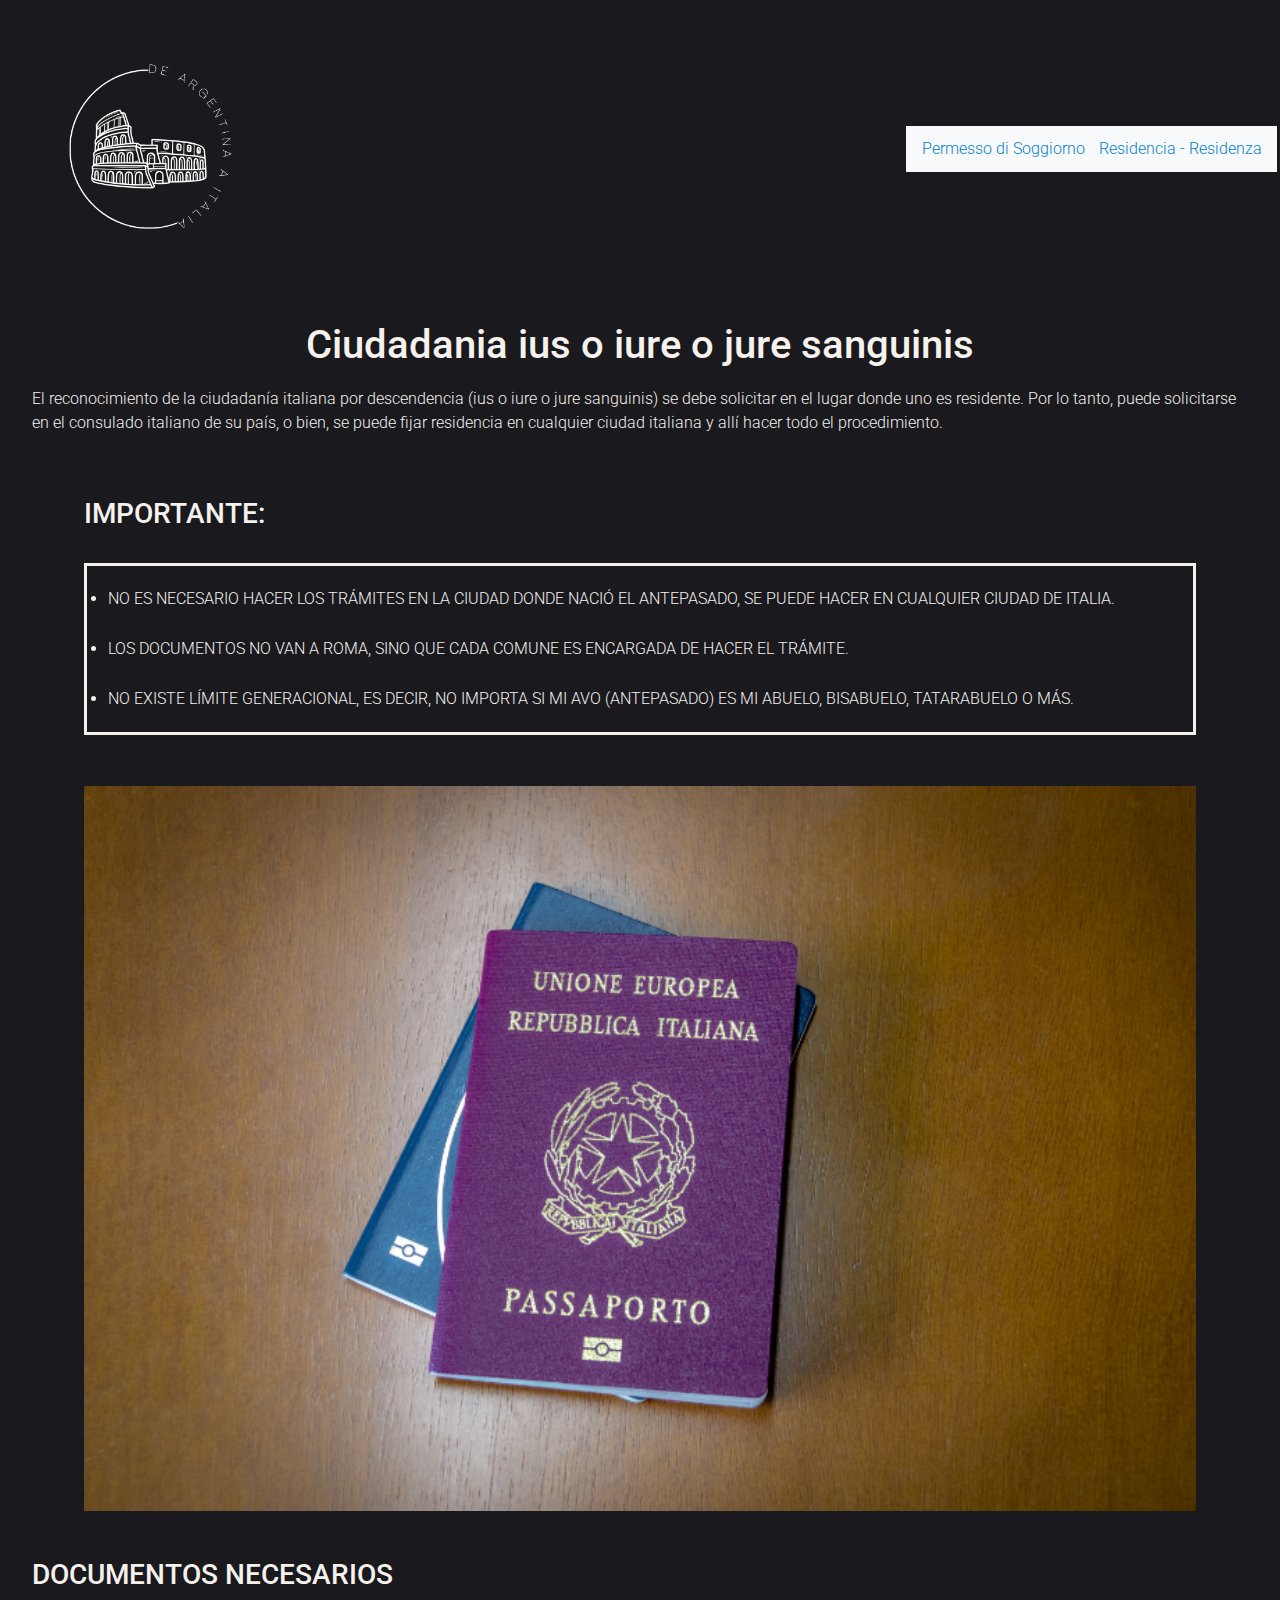
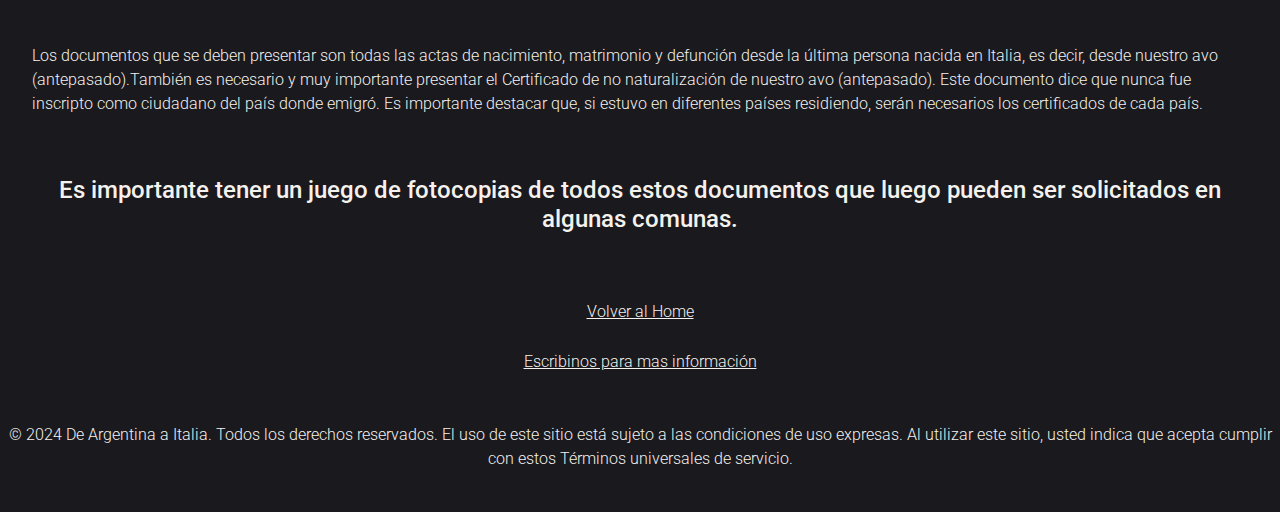
==== pages/Ciudadania.html @ e911dd94 "subiendo archivos" ====
<!DOCTYPE html>
<html lang="en">

<head>
    <meta charset="UTF-8">
    <meta name="viewport" content="width=device-width, initial-scale=1.0">

    <link
      rel="short icon"
      href="../assets/favicon/icons8-colosseo-96.png"
      type="image/x.icon">

    <link href="https://cdn.jsdelivr.net/npm/bootstrap@5.3.3/dist/css/bootstrap.min.css" rel="stylesheet" integrity="sha384-QWTKZyjpPEjISv5WaRU9OFeRpok6YctnYmDr5pNlyT2bRjXh0JMhjY6hW+ALEwIH" crossorigin="anonymous">

    <link rel="stylesheet" href="../css/style.css">

    <title>Ciudadania</title>

</head>

<body>
    <!--inizio del header-->
    <header>
        <a href="../index.html">
            <img src="../assets/image/logoo.png" alt="logo de argentina a italia" width="290">
        </a>
        <nav class="navbar navbar-expand-lg bg-body-tertiary">
            <div class="container-fluid">
              <a class="navbar-brand" href="#">Menú</a>
                <button class="navbar-toggler" type="button" data-bs-toggle="collapse" data-bs-target="#navbarSupportedContent" aria-controls="navbarSupportedContent" aria-expanded="false" aria-label="Toggle navigation">
                    <span class="navbar-toggler-icon"></span>
                </button>
            <div class="collapse navbar-collapse" id="navbarSupportedContent">
              <ul class="navbar-nav me-auto mb-2 mb-lg-0">
                <li class="nav-permiso">
                  <a href="../pages/Permiso.html">Permesso di Soggiorno</a>
                </li>
                <li class="nav-residenzia">
                  <a href="../pages/Residencia.html">Residencia - Residenza</a>
                </li>
              </ul>
            </div>
        </nav>
    </header> 
    <!--termina del header-->
    <br>
    <!--inizia el main-->
    <main>    
        <h1>Ciudadania ius o iure o jure sanguinis</h1>
        <p>El reconocimiento de la ciudadanía italiana por descendencia (ius o iure o jure sanguinis) se debe solicitar en
        el lugar donde uno es residente. Por lo tanto, puede solicitarse en el consulado italiano de su país, o bien, se puede fijar residencia en cualquier ciudad italiana y allí hacer todo el procedimiento.</p>
    <br>
        <section class="container">
            <div class="contenedor text-uppercase fw-bold-display-1">
                <h3 > IMPORTANTE: </h3>
                <br>
                <ul>
                    <li>No es necesario hacer los trámites en la ciudad donde nació el antepasado, se puede hacer en cualquier ciudad de Italia.</li>
                <br>
                    <li>Los documentos no van a Roma, sino que cada comune es encargada de hacer el trámite.</li>
                <br>
                    <li>No existe límite generacional, es decir, no importa si mi avo (antepasado) es mi abuelo, bisabuelo, tatarabuelo o más.</li>
                </ul>
            </div>   
    <br>
            <div>
                <article            class="img-pasaporte">
                    <img src="../assets/image/passaporto.png" alt="pasaporte italiano della unión europea"
                    width="400">
                </article>
            </div>
        </section>
    <br>
        <h3>DOCUMENTOS NECESARIOS</h3>
    <br>
        <p>Los documentos que se deben presentar son todas las actas de nacimiento, matrimonio y defunción desde la
        última persona nacida en Italia, es decir, desde nuestro avo (antepasado).También es necesario y muy
        importante presentar el Certificado de no naturalización de nuestro avo (antepasado). Este documento dice
        que nunca fue inscripto como ciudadano del país donde emigró. Es importante destacar que, si estuvo en
        diferentes países residiendo, serán necesarios los certificados de cada país.</p>
    <br>    
        
        <h4>Es importante tener un juego de fotocopias de todos estos documentos que luego pueden ser solicitados en
            algunas comunas.</h4>
    <br>
    </main>
    <!--termina el main-->


    <!--inizio el footer-->
    <footer>
        <a href="../index.html">Volver al Home</a>
    <br>
        <a href="../pages/Contacto.html">Escribinos para mas información</a>

    <br><br>
    
        <p>© 2024 De Argentina a Italia. Todos los derechos reservados. El uso de este sitio está sujeto a las condiciones de uso expresas. Al utilizar este sitio, usted indica que acepta cumplir con estos Términos universales de servicio.</p>
    </footer>
    <!--termina el footer-->
    <script src="https://cdn.jsdelivr.net/npm/bootstrap@5.3.3/dist/js/bootstrap.bundle.min.js" integrity="sha384-YvpcrYf0tY3lHB60NNkmXc5s9fDVZLESaAA55NDzOxhy9GkcIdslK1eN7N6jIeHz" crossorigin="anonymous"></script>
</body>

</html>
---- css/style.css ----
@import url('https://fonts.googleapis.com/css2?family=Playfair+Display:ital,wght@0,400..900;1,400..900&family=Poppins:ital,wght@0,100;0,200;0,300;0,400;0,500;0,600;0,700;0,800;0,900;1,100;1,200;1,300;1,400;1,500;1,600;1,700;1,800;1,900&family=Roboto+Condensed:ital,wght@0,100..900;1,100..900&family=Roboto:ital,wght@0,100;0,300;0,400;0,500;0,700;0,900;1,100;1,300;1,400;1,500;1,700;1,900&display=swap');

*{
    margin: 1px;
    padding: 0px;
    box-sizing: border-box; 
}

body {
    background-color: #19191e;
    color: #f5f1ed;
    font-family: "Roboto", sans-serif;
    font-weight: 300;
    font-style: normal
}

/*estilos de mobile*/

header{
    display: flex;
    align-items: center;
    justify-content: space-between;
}
header nav ul{
    display: flex;
    gap: 10px;
    margin-right: 20px;
}
header nav ul li{
    list-style: none;
}

header nav ul li a{
    color: #0582ca;
    text-decoration: none;
    font-family: "Roboto", sans-serif;
    font-weight: 300;
    font-style: normal
}

main{
    margin: 0px 30px;
    display: grid;
    align-content: center;
    row-gap: 10px;
}

main h1{
    text-align: center;
}

main h4{
    text-align: center;
}

main div img{
    width: 100%;
    height: 100%;
    object-fit: cover;
}

.img-pasaporte{
    margin-top: 10px;
    display: flex;
    flex-direction: column;
    align-items: center;
}

.img-pasaporte img{
    width: 100%;
}

.contenedor ul{ 
    border-style: solid;
    padding: 20px;
}

.videoFrame{
    display: flex;
    flex-direction: column;
    align-items: center;
}

legend{
    font-style: italic;
    font-size: larger;
}

fieldset div{
    margin: 10px;
    display: grid;
    align-content: center;
}

.mensaje{
    display: flex;
    flex-direction: column;
}

.boton{
    display: flex;
    justify-content: left;
    gap: 10px;
}

.familia img{
    width: 100%;
    height: 100%;
    object-fit: cover;
}

p {
    color: #f5f1ed;
}

footer{
    margin-top: 50px;
    display: inline;
    text-align: center;
}

footer a{
    color: #f5f1ed;
    display: grid;
    align-content:end
}

@media screen and (min-width: 768px){
     header nav div .navbar-brand{
        display: none;
     }

}


@media screen and (win-width:1024px) {
    header nav div .navbar-brand{
        display: none;
     }

}
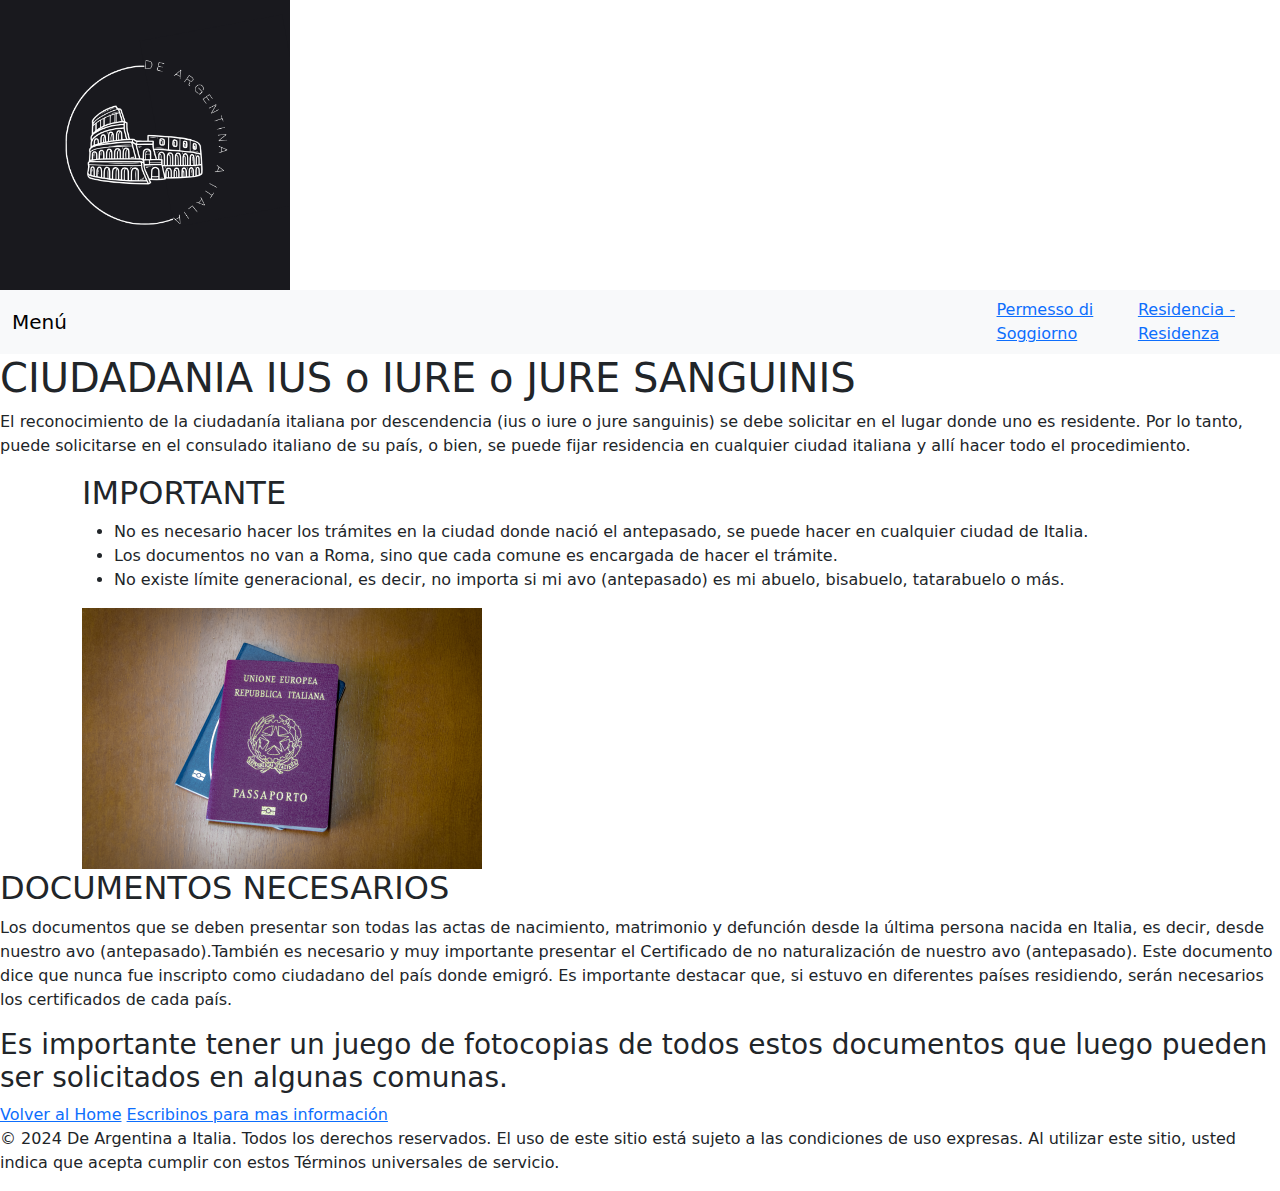
==== commit 270eadf7: "carga de archivos nuevos" ====
--- a/pages/Ciudadania.html
+++ b/pages/Ciudadania.html
@@ -1,104 +1,99 @@
 <!DOCTYPE html>
-<html lang="en">
+<html lang="es-AR">
 
 <head>
-    <meta charset="UTF-8">
-    <meta name="viewport" content="width=device-width, initial-scale=1.0">
-
-    <link
+  <meta charset="UTF-8">
+  <meta name="viewport" content="width=device-width, initial-scale=1.0">
+  <meta name="author" content="Constanza Maria Rioja">
+  <meta name="description" content="ciudadania por ius o iure o jure sanguinis">
+  <meta name="keywords" content="ciudadania italiana, ius o iure o jure sanguinis, documentos, requisitos">
+  <link
       rel="short icon"
       href="../assets/favicon/icons8-colosseo-96.png"
       type="image/x.icon">
 
-    <link href="https://cdn.jsdelivr.net/npm/bootstrap@5.3.3/dist/css/bootstrap.min.css" rel="stylesheet" integrity="sha384-QWTKZyjpPEjISv5WaRU9OFeRpok6YctnYmDr5pNlyT2bRjXh0JMhjY6hW+ALEwIH" crossorigin="anonymous">
+  <link href="https://cdn.jsdelivr.net/npm/bootstrap@5.3.3/dist/css/bootstrap.min.css" rel="stylesheet" integrity="sha384-QWTKZyjpPEjISv5WaRU9OFeRpok6YctnYmDr5pNlyT2bRjXh0JMhjY6hW+ALEwIH" crossorigin="anonymous">
+  <link rel="stylesheet" href="https://cdnjs.cloudflare.com/ajax/libs/animate.css/4.1.1/animate.min.css">
+ 
 
-    <link rel="stylesheet" href="../css/style.css">
+  <link rel="stylesheet" href="../css/master.css">
 
-    <title>Ciudadania</title>
+  <title>Ciudadania</title>
 
 </head>
 
 <body>
     <!--inizio del header-->
-    <header>
-        <a href="../index.html">
-            <img src="../assets/image/logoo.png" alt="logo de argentina a italia" width="290">
-        </a>
-        <nav class="navbar navbar-expand-lg bg-body-tertiary">
-            <div class="container-fluid">
-              <a class="navbar-brand" href="#">Menú</a>
-                <button class="navbar-toggler" type="button" data-bs-toggle="collapse" data-bs-target="#navbarSupportedContent" aria-controls="navbarSupportedContent" aria-expanded="false" aria-label="Toggle navigation">
-                    <span class="navbar-toggler-icon"></span>
-                </button>
-            <div class="collapse navbar-collapse" id="navbarSupportedContent">
-              <ul class="navbar-nav me-auto mb-2 mb-lg-0">
-                <li class="nav-permiso">
-                  <a href="../pages/Permiso.html">Permesso di Soggiorno</a>
-                </li>
-                <li class="nav-residenzia">
-                  <a href="../pages/Residencia.html">Residencia - Residenza</a>
-                </li>
-              </ul>
-            </div>
-        </nav>
-    </header> 
+  <header>
+    <a href="../index.html">
+      <img src="../assets/image/logoo.png" alt="logo de argentina a italia" width="290"></a>
+    <nav class="navbar navbar-expand-lg bg-body-tertiary">
+      <div class="container-fluid">
+        <a class="navbar-brand" href="#">Menú</a>
+          <button class="navbar-toggler" type="button" data-bs-toggle="collapse" data-bs-target="#navbarSupportedContent" aria-controls="navbarSupportedContent" aria-expanded="false" aria-label="Toggle navigation">
+            <span class="navbar-toggler-icon"></span>
+          </button>
+      </div>
+      <div class="collapse navbar-collapse" id="navbarSupportedContent">
+        <ul class="navbar-nav me-auto mb-2 mb-lg-0">
+          <li class="nav-permiso">
+            <a href="../pages/Permiso.html">Permesso di Soggiorno</a>
+          </li>
+          <li class="nav-residenzia">
+            <a href="../pages/Residencia.html">Residencia - Residenza</a>
+          </li>
+        </ul>
+      </div>
+    </nav>
+  </header> 
     <!--termina del header-->
-    <br>
+    
     <!--inizia el main-->
-    <main>    
-        <h1>Ciudadania ius o iure o jure sanguinis</h1>
-        <p>El reconocimiento de la ciudadanía italiana por descendencia (ius o iure o jure sanguinis) se debe solicitar en
-        el lugar donde uno es residente. Por lo tanto, puede solicitarse en el consulado italiano de su país, o bien, se puede fijar residencia en cualquier ciudad italiana y allí hacer todo el procedimiento.</p>
-    <br>
-        <section class="container">
-            <div class="contenedor text-uppercase fw-bold-display-1">
-                <h3 > IMPORTANTE: </h3>
-                <br>
-                <ul>
-                    <li>No es necesario hacer los trámites en la ciudad donde nació el antepasado, se puede hacer en cualquier ciudad de Italia.</li>
-                <br>
-                    <li>Los documentos no van a Roma, sino que cada comune es encargada de hacer el trámite.</li>
-                <br>
-                    <li>No existe límite generacional, es decir, no importa si mi avo (antepasado) es mi abuelo, bisabuelo, tatarabuelo o más.</li>
-                </ul>
-            </div>   
-    <br>
-            <div>
-                <article            class="img-pasaporte">
-                    <img src="../assets/image/passaporto.png" alt="pasaporte italiano della unión europea"
+  <main>    
+    <h1>CIUDADANIA IUS o IURE o JURE SANGUINIS</h1>
+    <p>El reconocimiento de la ciudadanía italiana por descendencia (ius o iure o jure sanguinis) se debe solicitar en el lugar donde uno es residente. Por lo tanto, puede solicitarse en el consulado italiano de su país, o bien, se puede fijar residencia en cualquier ciudad italiana y allí hacer todo el procedimiento.</p>
+    
+    <section class="container">
+      <div class="animate_animated">
+        <h2>IMPORTANTE</h2>
+          <ul>
+            <li>No es necesario hacer los trámites en la ciudad donde nació el antepasado, se puede hacer en cualquier ciudad de Italia.</li>
+                
+            <li>Los documentos no van a Roma, sino que cada comune es encargada de hacer el trámite.</li>
+                
+            <li>No existe límite generacional, es decir, no importa si mi avo (antepasado) es mi abuelo, bisabuelo, tatarabuelo o más.</li>
+          </ul>
+      </div>   
+    
+      <div>
+        <article class="img-pasaporte">
+          <img src="../assets/image/passaporto.png" alt="pasaporte italiano della unión europea"
                     width="400">
-                </article>
-            </div>
-        </section>
-    <br>
-        <h3>DOCUMENTOS NECESARIOS</h3>
-    <br>
-        <p>Los documentos que se deben presentar son todas las actas de nacimiento, matrimonio y defunción desde la
-        última persona nacida en Italia, es decir, desde nuestro avo (antepasado).También es necesario y muy
-        importante presentar el Certificado de no naturalización de nuestro avo (antepasado). Este documento dice
-        que nunca fue inscripto como ciudadano del país donde emigró. Es importante destacar que, si estuvo en
-        diferentes países residiendo, serán necesarios los certificados de cada país.</p>
-    <br>    
+        </article>
+      </div>
+    </section>
+    
+    <h2>DOCUMENTOS NECESARIOS</h2>
+    
+    <p>Los documentos que se deben presentar son todas las actas de nacimiento, matrimonio y defunción desde la última persona nacida en Italia, es decir, desde nuestro avo (antepasado).También es necesario y muy importante presentar el Certificado de no naturalización de nuestro avo (antepasado). Este documento dice que nunca fue inscripto como ciudadano del país donde emigró. Es importante destacar que, si estuvo en diferentes países residiendo, serán necesarios los certificados de cada país.</p>
         
-        <h4>Es importante tener un juego de fotocopias de todos estos documentos que luego pueden ser solicitados en
-            algunas comunas.</h4>
-    <br>
-    </main>
+    <h3>Es importante tener un juego de fotocopias de todos estos documentos que luego pueden ser solicitados en algunas comunas.</h3>
+   
+  </main>
     <!--termina el main-->
 
-
     <!--inizio el footer-->
-    <footer>
-        <a href="../index.html">Volver al Home</a>
-    <br>
-        <a href="../pages/Contacto.html">Escribinos para mas información</a>
-
-    <br><br>
+  <footer>
+    <a href="../index.html" class="buttom">Volver al Home</a>
+        
+    <a href="../pages/Contacto.html" class="buttom">Escribinos para mas información</a>
     
-        <p>© 2024 De Argentina a Italia. Todos los derechos reservados. El uso de este sitio está sujeto a las condiciones de uso expresas. Al utilizar este sitio, usted indica que acepta cumplir con estos Términos universales de servicio.</p>
-    </footer>
+    
+    <p>© 2024 De Argentina a Italia. Todos los derechos reservados. El uso de este sitio está sujeto a las condiciones de uso expresas. Al utilizar este sitio, usted indica que acepta cumplir con estos Términos universales de servicio.</p>
+  </footer>
     <!--termina el footer-->
-    <script src="https://cdn.jsdelivr.net/npm/bootstrap@5.3.3/dist/js/bootstrap.bundle.min.js" integrity="sha384-YvpcrYf0tY3lHB60NNkmXc5s9fDVZLESaAA55NDzOxhy9GkcIdslK1eN7N6jIeHz" crossorigin="anonymous"></script>
+  <script src="https://cdn.jsdelivr.net/npm/bootstrap@5.3.3/dist/js/bootstrap.bundle.min.js" integrity="sha384-YvpcrYf0tY3lHB60NNkmXc5s9fDVZLESaAA55NDzOxhy9GkcIdslK1eN7N6jIeHz" crossorigin="anonymous"></script>
+   
 </body>
 
 </html> 